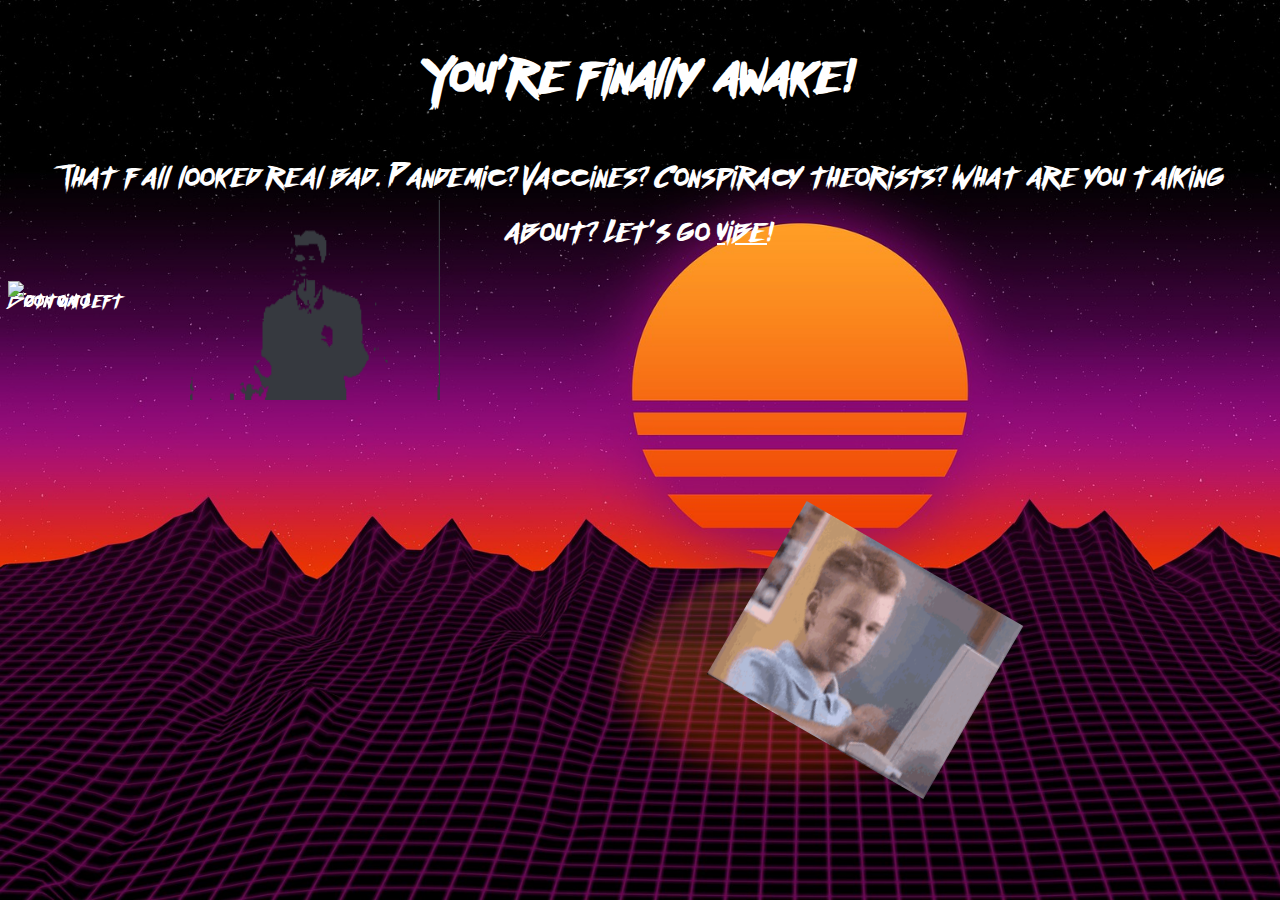
==== index.html @ 27e61584 "added pictures" ====
<!DOCTYPE html>
<html lang="en">
<meta charset="utf-8">
<title>V i b e</title>
<head>
  <link rel="stylesheet" href="aesthetic.css">
</head>

<body>

  <h1>You're finally awake!</h1>
  <p align="center">That fall looked real bad. Pandemic? Vaccines? Conspiracy theorists?
    What are you talking about? Let's go <a href="vibe.html">vibe</a>!</p>

  <img src="images/rick-roll-discord.gif" alt="cool dude dancing" width=250 height="200"
  style="position:fixed; right:840px; bottom:500px;">

  <img src="images/thumbs-thumbs-up-kid.gif" alt="thumbs_up_kid" width="250" height="200"
  style="position:fixed; right:290px; bottom:150px; transform:rotate(30deg);">

  <img src="images/plasmalamp.gif" alt="plasmalaamp" width="400" height="400"
  style="position:fixed; right:1400px; bottom:150px; transform:rotate(300deg);">


  <div class="container">
  <img src="image/donvito.jpg" alt="don vito" width="200" height=100
  style="position:fixed;">

  <div class="textetxetxetxtetxtext">Bottom Left</div>
  </div>


</body>
---- aesthetic.css ----
@font-face {
  font-family: Arcade;
  src: url("fonts/arcadeclassic/ARCADECLASSIC.TTF");
}

@font-face {
  font-family: Future;
  src: url("fonts/future/OutrunFuture.otf");
}

body {
  font-family: Future;
  background-image: url("images/sunset-g3d96f15bc_1920.jpg");
  background-size: cover;
  background-repeat: no-repeat;
  background-color: #000;
  background-attachment: fixed;
  color: #fff;
}

h1 {
  text-align: center;
  font-size: 30pt;
}

p {
  font-size: 18pt;
}

a {
  color: #fff;
}

.center {
  margin: auto;
  width: 560px;
  border: 3px solid purple;
}
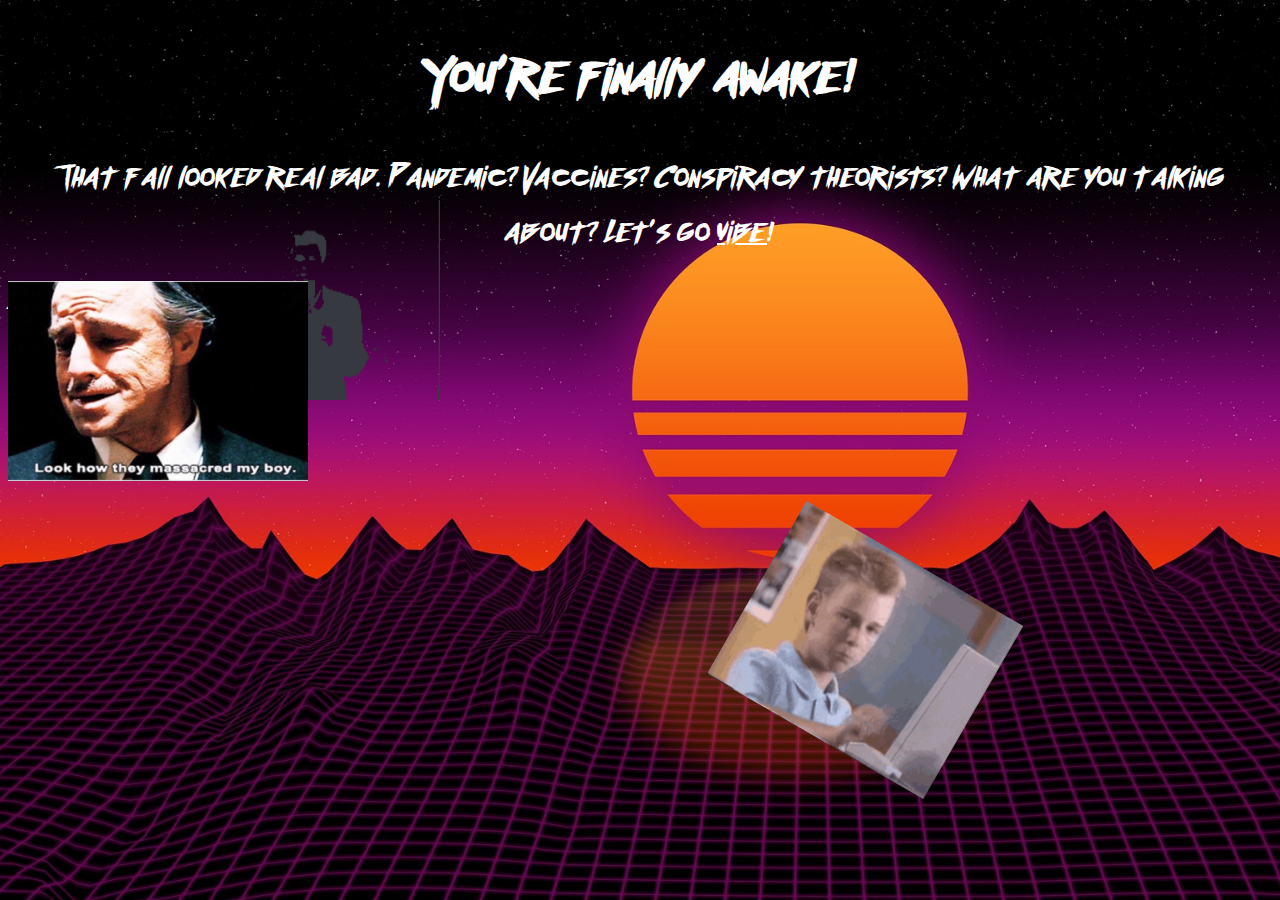
==== commit 0b9562fb: "fixed bugs on index page" ====
--- a/index.html
+++ b/index.html
@@ -23,7 +23,7 @@
 
 
   <div class="container">
-  <img src="image/donvito.jpg" alt="don vito" width="200" height=100
+  <img src="images/donvito.jpg" alt="don vito" width="300" height="200"
   style="position:fixed;">
 
   <div class="textetxetxetxtetxtext">Bottom Left</div>
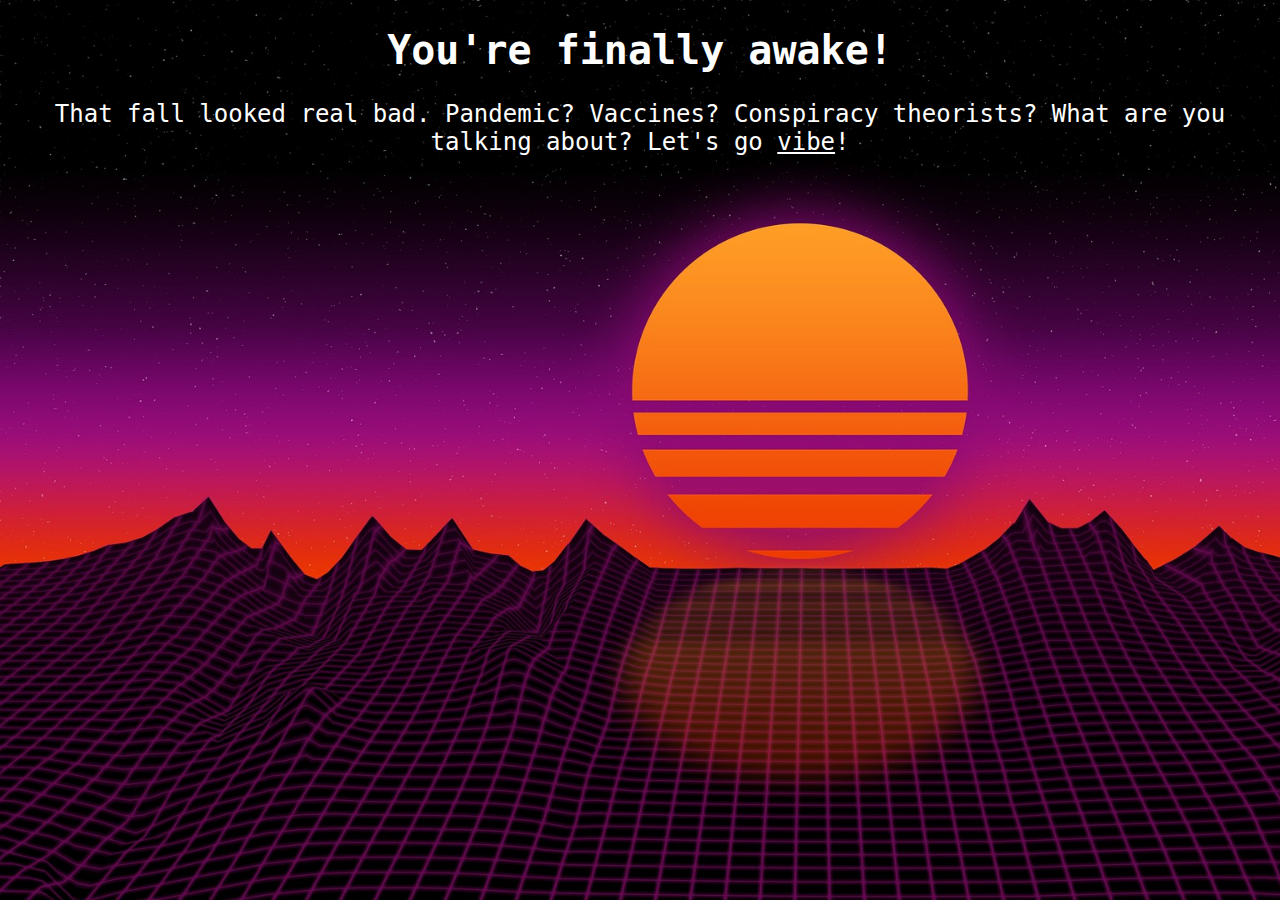
==== commit af4d58dd: "created meme page, moved all the memes on index.html there to keep landing page neat and rickroll fr" ====
--- a/index.html
+++ b/index.html
@@ -12,22 +12,5 @@
   <p align="center">That fall looked real bad. Pandemic? Vaccines? Conspiracy theorists?
     What are you talking about? Let's go <a href="vibe.html">vibe</a>!</p>
 
-  <img src="images/rick-roll-discord.gif" alt="cool dude dancing" width=250 height="200"
-  style="position:fixed; right:840px; bottom:500px;">
-
-  <img src="images/thumbs-thumbs-up-kid.gif" alt="thumbs_up_kid" width="250" height="200"
-  style="position:fixed; right:290px; bottom:150px; transform:rotate(30deg);">
-
-  <img src="images/plasmalamp.gif" alt="plasmalaamp" width="400" height="400"
-  style="position:fixed; right:1400px; bottom:150px; transform:rotate(300deg);">
-
-
-  <div class="container">
-  <img src="images/donvito.jpg" alt="don vito" width="300" height="200"
-  style="position:fixed;">
-
-  <div class="textetxetxetxtetxtext">Bottom Left</div>
-  </div>
-
 
 </body>
--- a/aesthetic.css
+++ b/aesthetic.css
@@ -9,13 +9,37 @@
 }
 
 body {
-  font-family: Future;
+  font-family: monospace;
   background-image: url("images/sunset-g3d96f15bc_1920.jpg");
   background-size: cover;
   background-repeat: no-repeat;
   background-color: #000;
   background-attachment: fixed;
   color: #fff;
+}
+
+.topnav {
+  background-color: #707;
+  overflow: hidden;
+  margin-bottom: 40px;
+}
+
+.topnav a {
+  float: left;
+  color: #f6f;
+  text-align: center;
+  padding: 5px 20px;
+  font-size: 20pt;
+}
+
+.topnav a:hover {
+  background-color: #d0d;
+  color: #707;
+}
+
+.topnav a.active {
+  background-color: #d0d;
+  color: white;
 }
 
 h1 {
@@ -31,8 +55,18 @@
   color: #fff;
 }
 
-.center {
+.embeddedVideo {
   margin: auto;
   width: 560px;
   border: 3px solid purple;
 }
+
+.article {
+  border: 5px solid purple;
+  background-color: rgba(0, 0, 0, 0.5);
+  padding: 20px;
+  width: 50%;
+  margin: auto;
+  margin-top: 20px;
+  margin-bottom: 20px;
+}
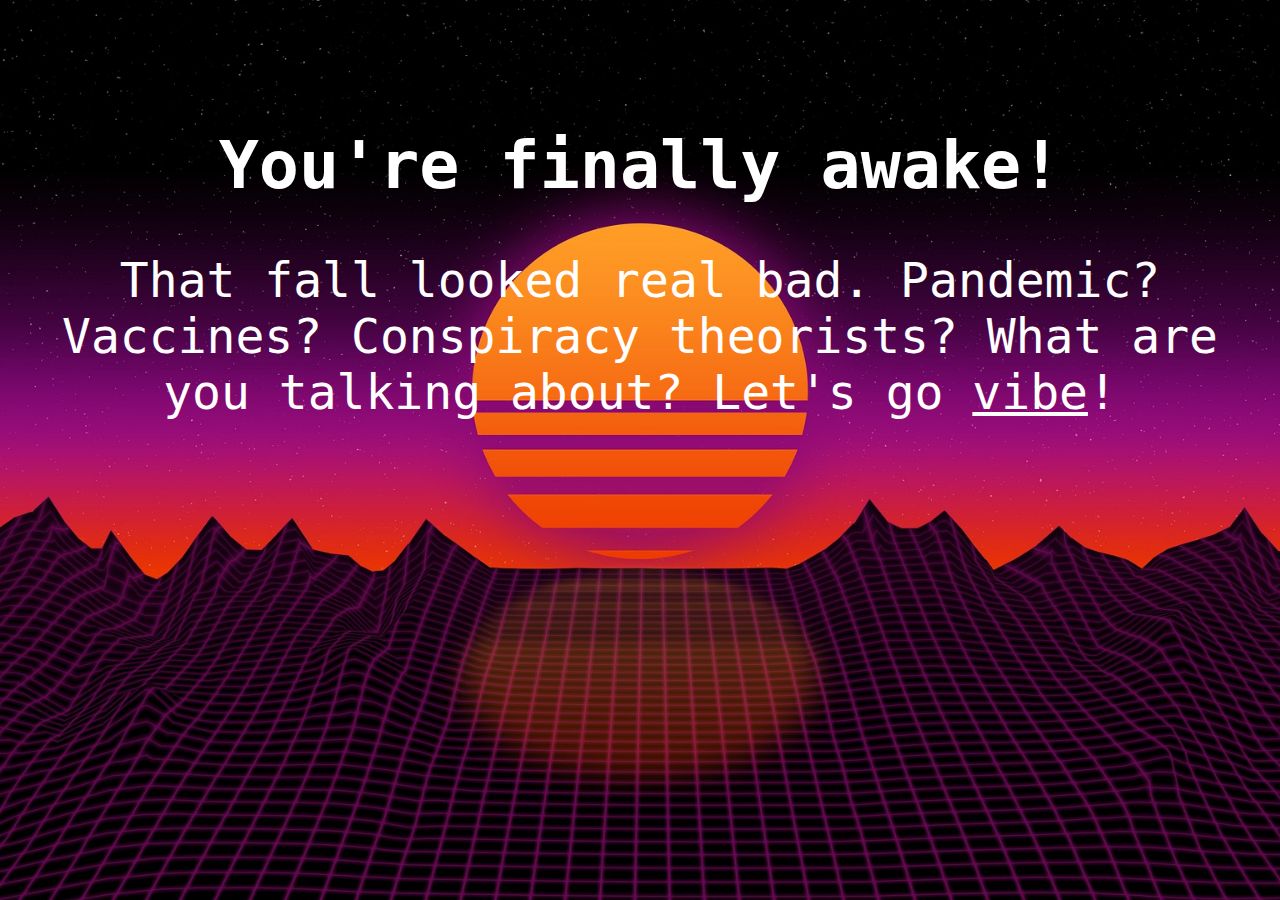
==== commit dc163dd1: "Improved css for landing page" ====
--- a/index.html
+++ b/index.html
@@ -8,9 +8,11 @@
 
 <body>
 
-  <h1>You're finally awake!</h1>
-  <p align="center">That fall looked real bad. Pandemic? Vaccines? Conspiracy theorists?
-    What are you talking about? Let's go <a href="vibe.html">vibe</a>!</p>
+  <div class="landingPage">
+    <h1>You're finally awake!</h1>
+    <p align="center">That fall looked real bad. Pandemic? Vaccines? Conspiracy theorists?
+      What are you talking about? Let's go <a href="vibe.html">vibe</a>!</p>
+  </div>
 
 
 </body>
--- a/aesthetic.css
+++ b/aesthetic.css
@@ -15,6 +15,7 @@
   background-repeat: no-repeat;
   background-color: #000;
   background-attachment: fixed;
+  background-position: center;
   color: #fff;
 }
 
@@ -47,8 +48,23 @@
   font-size: 30pt;
 }
 
+.landingPage {
+  margin-top: 10%;
+  margin-bottom: 10%;
+  height: 50%;
+}
+
+.landingPage h1 {
+  text-align: center;
+  font-size: 50pt;
+}
+
 p {
   font-size: 18pt;
+}
+
+.landingPage p {
+  font-size: 36pt;
 }
 
 a {
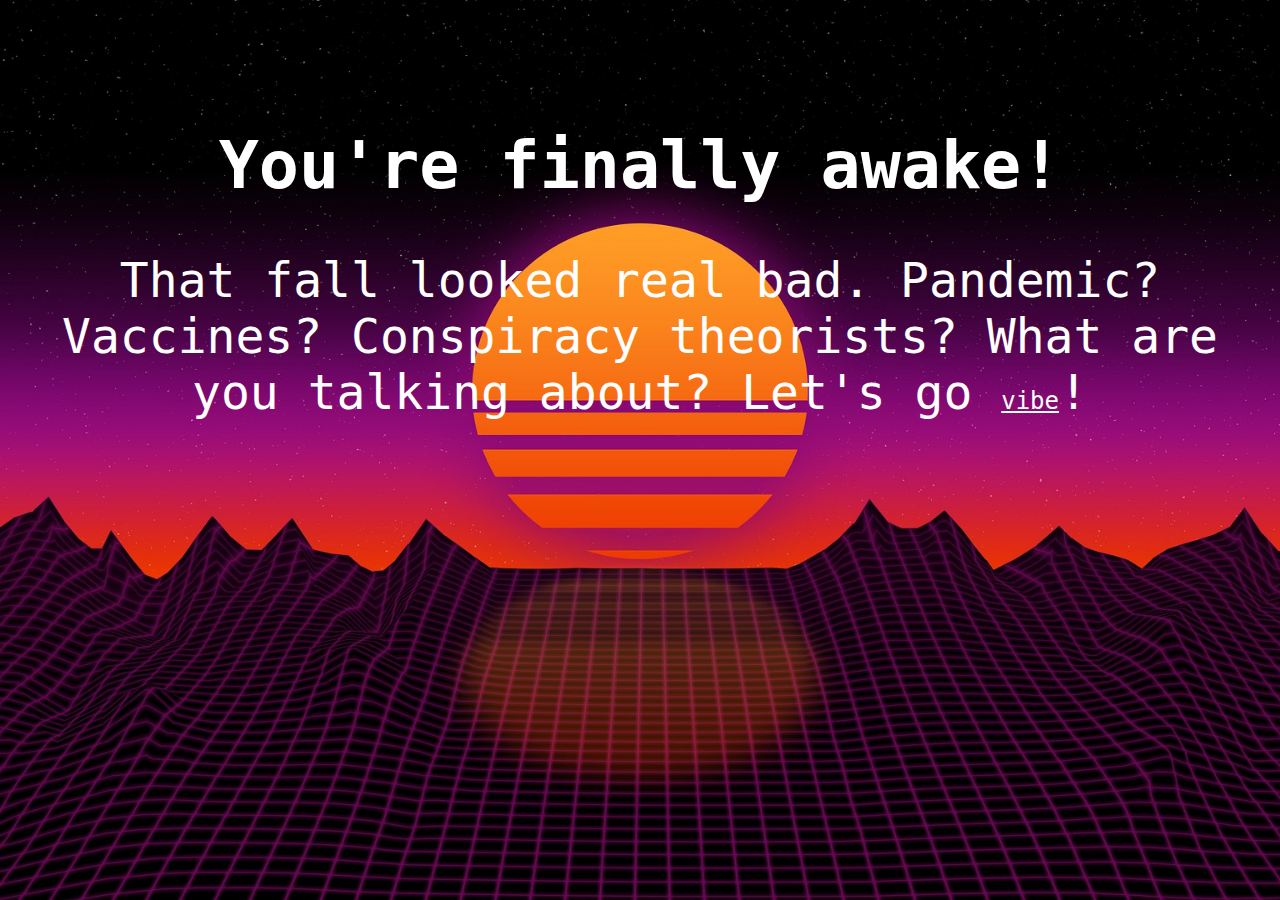
==== commit b4817475: "Added meta viewport tag" ====
--- a/index.html
+++ b/index.html
@@ -4,14 +4,16 @@
 <title>V i b e</title>
 <head>
   <link rel="stylesheet" href="aesthetic.css">
+  <meta name="viewport" content="width=device-width, initial-scale 1.0">
 </head>
 
 <body>
 
   <div class="landingPage">
     <h1>You're finally awake!</h1>
-    <p align="center">That fall looked real bad. Pandemic? Vaccines? Conspiracy theorists?
-      What are you talking about? Let's go <a href="vibe.html">vibe</a>!</p>
+    <p align="center">That fall looked real bad. Pandemic? Vaccines?
+      Conspiracy theorists? What are you talking about? Let's go
+      <a href="vibe.html">vibe</a>!</p>
   </div>
 
 
--- a/aesthetic.css
+++ b/aesthetic.css
@@ -69,6 +69,7 @@
 
 a {
   color: #fff;
+  font-size: 18pt;
 }
 
 .embeddedVideo {
@@ -86,3 +87,10 @@
   margin-top: 20px;
   margin-bottom: 20px;
 }
+
+.embeddedLolcat {
+  margin: auto;
+  width: 560px;
+  display: flex;
+  justify-content: center;
+}
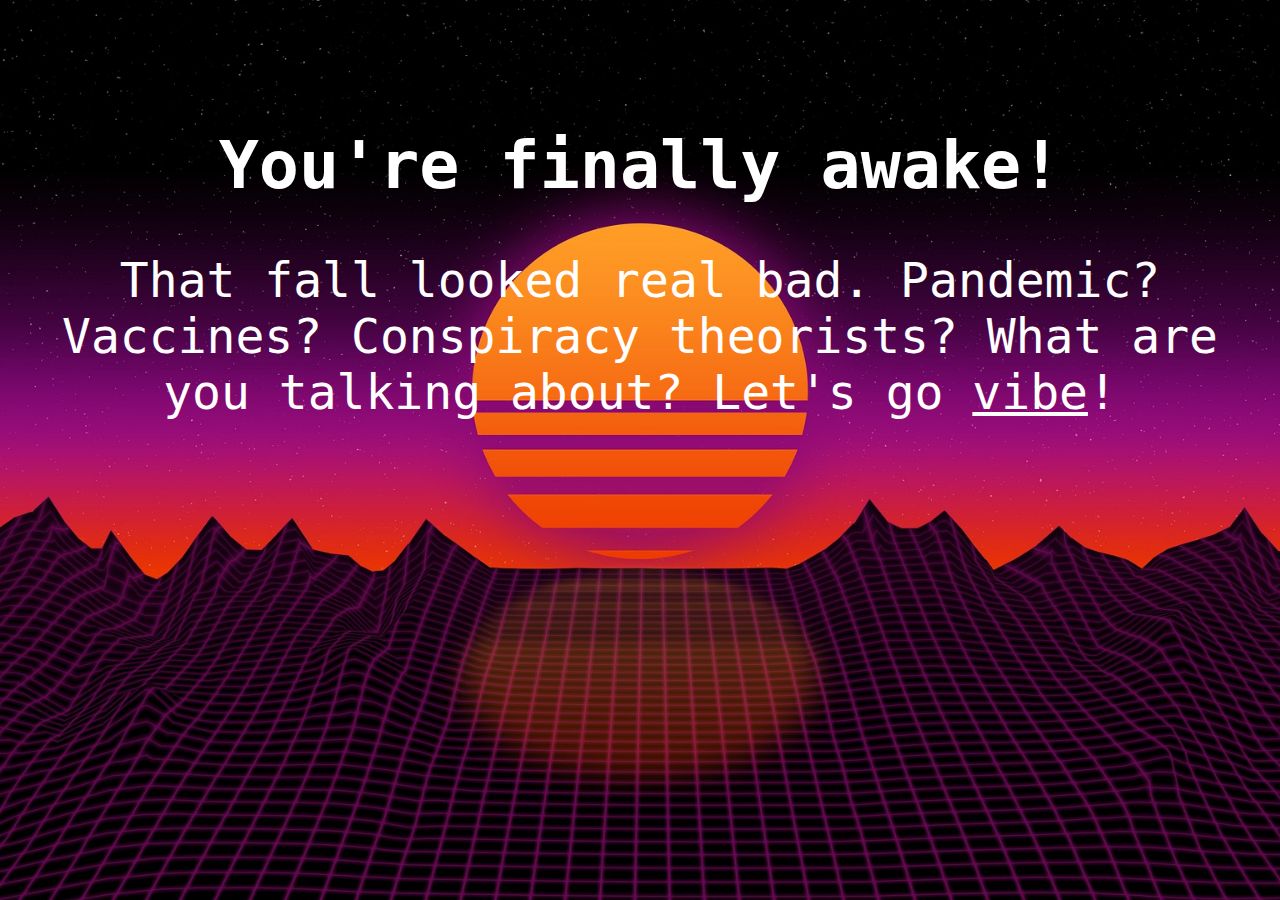
==== commit f26593fb: "Hopefully fixed viewport tag bug" ====
--- a/index.html
+++ b/index.html
@@ -4,7 +4,7 @@
 <title>V i b e</title>
 <head>
   <link rel="stylesheet" href="aesthetic.css">
-  <meta name="viewport" content="width=device-width, initial-scale 1.0">
+  <meta name="viewport" content="width=device-width, initial-scale=1.0">
 </head>
 
 <body>
--- a/aesthetic.css
+++ b/aesthetic.css
@@ -72,6 +72,10 @@
   font-size: 18pt;
 }
 
+.landingPage a {
+  font-size: 36pt;
+}
+
 .embeddedVideo {
   margin: auto;
   width: 560px;
